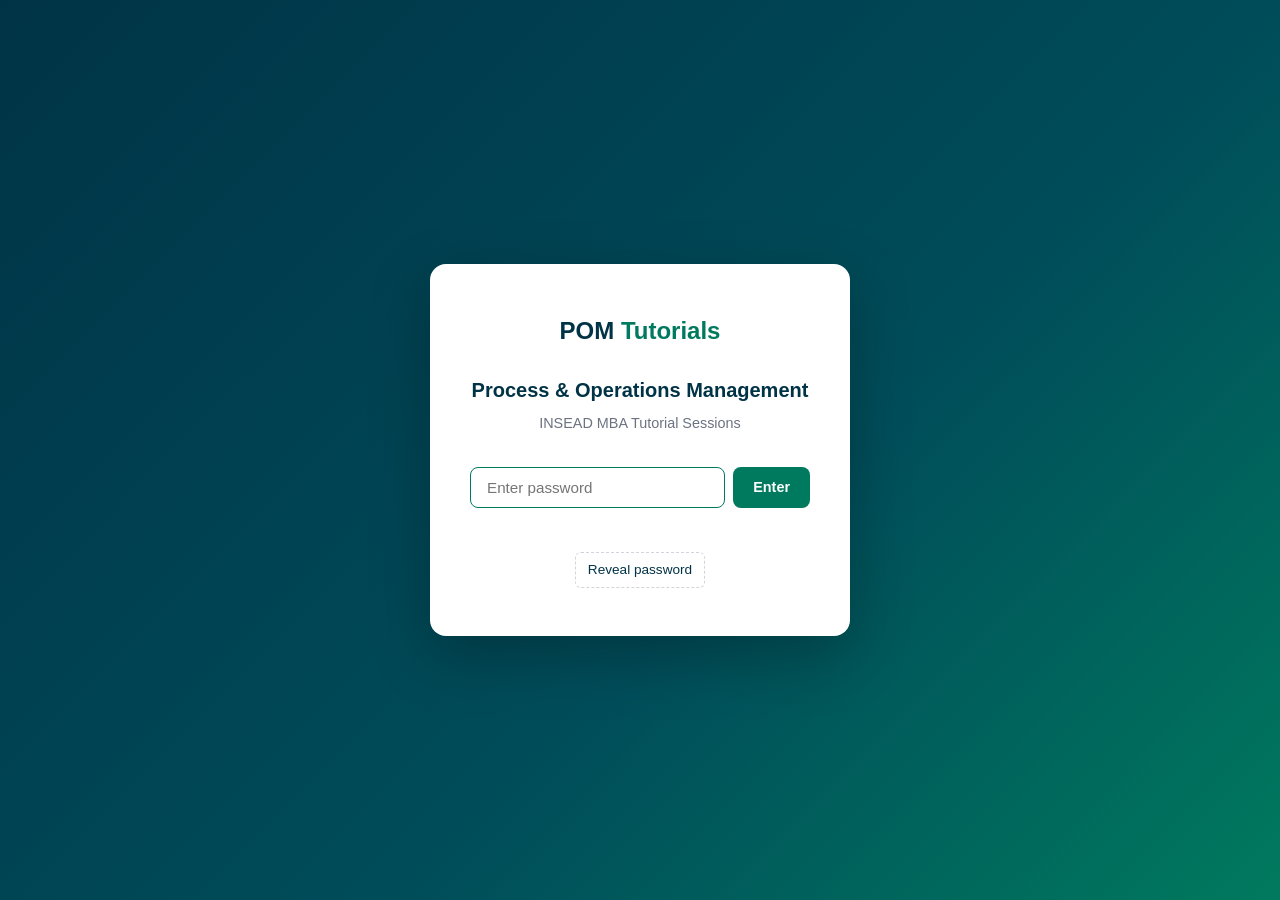
==== newsvendor-game.html @ 6b7a05c5 "Add adaptive Newsvendor challenge" ====
<!DOCTYPE html>
<html lang="en">
<head>
  <meta charset="UTF-8" />
  <meta name="viewport" content="width=device-width, initial-scale=1.0" />
  <meta name="theme-color" content="#003346" />
  <meta name="description" content="An interactive Newsvendor game for learning inventory decisions under uncertain demand." />
  <title>The Newsvendor Challenge | POM Tutorials</title>
  <link rel="icon" href="favicon.svg" type="image/svg+xml" />
  <link rel="stylesheet" href="css/style.css" />
  <link rel="stylesheet" href="css/game.css" />
</head>
<body class="game-page">

  <div id="auth-gate" class="auth-gate">
    <div class="gate-card">
      <div class="gate-logo">POM <span>Tutorials</span></div>
      <h1>Process &amp; Operations Management</h1>
      <p>INSEAD MBA Tutorial Sessions</p>
      <form id="gate-form" class="gate-form">
        <label for="gate-password" class="sr-only">Tutorial password</label>
        <input type="password" id="gate-password" placeholder="Enter password" autocomplete="off" aria-describedby="gate-error" required />
        <button type="submit" class="btn btn-primary">Enter</button>
      </form>
      <div id="gate-error" class="password-error" role="alert" aria-live="polite"></div>
      <details class="reveal-password">
        <summary>Reveal password</summary>
        <p>The password is <code>pom2026T</code>.</p>
      </details>
    </div>
  </div>

  <div id="app-content" style="display:none">
    <a class="skip-link" href="#main-content">Skip to main content</a>
    <nav class="navbar" aria-label="Primary">
      <div class="nav-inner">
        <a href="index.html" class="nav-brand">POM <span>Tutorials</span></a>
        <button type="button" class="nav-toggle" id="nav-toggle" aria-label="Toggle navigation" aria-controls="nav-links" aria-expanded="false">&#9776;</button>
        <ul class="nav-links" id="nav-links"></ul>
      </div>
    </nav>

    <header class="game-hero">
      <div class="game-hero-inner">
        <div>
          <div class="breadcrumb"><a href="index.html">Home</a> &rsaquo; Interactive game</div>
          <span class="game-eyebrow">Commit before demand is known</span>
          <h1>The Newsvendor Challenge</h1>
          <p>Run a fresh-pastry counter through eight changing market conditions. Your score is real operating profit—not points invented for the game.</p>
        </div>
        <div class="game-hero-badge" aria-hidden="true">
          <span>Q</span>
          <strong>?</strong>
        </div>
      </div>
    </header>

    <main class="game-container" id="main-content" tabindex="-1">
      <div id="game-live" class="sr-only" aria-live="polite"></div>

      <section id="game-intro" class="game-section" aria-labelledby="game-intro-title">
        <div class="game-intro-heading">
          <span class="game-kicker">Your role</span>
          <h2 id="game-intro-title">Order today. Learn demand tomorrow.</h2>
          <p>You manage a campus pastry counter. Every morning brings a new forecast or a change in the unit economics. Choose how many pastries to prepare before demand is revealed, then learn which input moved the optimal quantity.</p>
        </div>

        <div class="game-how-grid" aria-label="How the game works">
          <div class="game-how-card">
            <span class="game-how-number">1</span>
            <div><strong>Choose Q</strong><p>Commit your order without seeing demand.</p></div>
          </div>
          <div class="game-how-card">
            <span class="game-how-number">2</span>
            <div><strong>Demand arrives</strong><p>See sales, leftovers, lost sales, and profit.</p></div>
          </div>
          <div class="game-how-card">
            <span class="game-how-number">3</span>
            <div><strong>Adapt your policy</strong><p>Respond to a different market brief each morning.</p></div>
          </div>
        </div>

        <div class="scenario-card">
          <div class="scenario-copy">
            <span class="game-kicker">The eight-morning challenge</span>
            <h3>What will change?</h3>
            <p>Each market brief changes one or two decision inputs. Watch separately for a shift in expected demand, a change in forecast uncertainty, and a change in the cost of ordering too little or too much.</p>
            <div class="scenario-mission">
              <strong>Your mission</strong>
              <span>Maximize cumulative profit over eight rounds. After each result, compare your choice with that morning&rsquo;s Q* on the same realized demand.</span>
            </div>
          </div>
          <dl class="economics-grid" aria-label="Inputs that change">
            <div><dt>Demand level</dt><dd>&mu;</dd><span>moves the center</span></div>
            <div><dt>Uncertainty</dt><dd>&sigma;</dd><span>scales the buffer</span></div>
            <div><dt>Economics</dt><dd>C<sub>u</sub>/C<sub>o</sub></dd><span>sets the percentile</span></div>
          </dl>
        </div>

        <div class="game-start-row">
          <p><strong>Time:</strong> about five minutes. No calculator required.</p>
          <button type="button" class="game-primary-btn" id="start-game">Start the challenge <span aria-hidden="true">&rarr;</span></button>
        </div>
      </section>

      <section id="game-play" class="game-section" aria-labelledby="round-title" hidden>
        <div class="score-strip" aria-label="Current game status">
          <div class="score-progress">
            <span id="round-label">Round 1 of 8</span>
            <div class="round-progress" role="progressbar" aria-label="Game progress" aria-valuemin="1" aria-valuemax="8" aria-valuenow="1">
              <span id="round-progress-fill"></span>
            </div>
          </div>
          <div class="score-stat"><span>Your profit</span><strong id="total-profit">$0</strong></div>
          <div class="score-stat"><span>Gap vs Q*</span><strong id="benchmark-gap">&mdash;</strong></div>
        </div>

        <div class="game-board">
          <section class="decision-card" aria-labelledby="round-title">
            <span class="game-kicker" id="round-brief-label">Morning 1 brief</span>
            <h2 id="round-title">Regular weekday</h2>
            <p class="decision-reminder" id="round-story">A normal day at the campus counter.</p>

            <dl class="round-brief-grid" aria-label="Current market brief">
              <div><dt>Mean demand</dt><dd id="round-mean">100</dd></div>
              <div><dt>Std. deviation</dt><dd id="round-sd">20</dd></div>
              <div><dt>Sell</dt><dd id="round-price">$10</dd></div>
              <div><dt>Cost</dt><dd id="round-cost">$4</dd></div>
              <div><dt>Salvage</dt><dd id="round-salvage">$1</dd></div>
            </dl>
            <p class="decision-reminder">Demand will be revealed only after you commit.</p>

            <div class="quantity-control">
              <label for="order-slider">Order quantity, Q</label>
              <div class="quantity-input-row">
                <input type="range" id="order-slider" min="40" max="160" value="100" step="1" />
                <div class="quantity-number-wrap">
                  <input type="number" id="order-input" min="0" max="250" value="100" inputmode="numeric" aria-describedby="order-error" />
                  <span>units</span>
                </div>
              </div>
              <div class="range-labels" aria-hidden="true"><span id="range-min-label">40</span><span id="range-mean-label">Forecast mean: 100</span><span id="range-max-label">160</span></div>
              <p class="input-error" id="order-error" role="alert"></p>
            </div>

            <button type="button" class="game-primary-btn game-order-btn" id="submit-order">Commit order</button>

            <details class="decision-hint">
              <summary>Need a decision hint?</summary>
              <div>
                <p>Compare the marginal costs:</p>
                <p><strong id="hint-underage">C<sub>u</sub> = r &minus; c = $6</strong> for a unit you could have sold but did not stock.</p>
                <p><strong id="hint-overage">C<sub>o</sub> = c &minus; s = $3</strong> for a unit ordered but left unsold.</p>
                <p id="hint-guidance">The critical ratio is <strong>0.667</strong>. Because this is above 0.5, Q* lies above mean demand. Greater uncertainty makes that upward buffer larger.</p>
              </div>
            </details>
          </section>

          <section class="round-result" id="round-result" aria-labelledby="result-title" aria-live="polite" hidden>
            <div class="result-heading">
              <span class="game-kicker">Morning complete</span>
              <h2 id="result-title">Demand was <span id="result-demand">0</span></h2>
              <p id="result-diagnosis"></p>
            </div>

            <div class="quantity-visual" aria-label="Order and demand comparison">
              <div class="quantity-visual-row">
                <span>Ordered</span>
                <div class="quantity-track"><span class="quantity-fill ordered-fill" id="order-bar"></span></div>
                <strong id="result-order">0</strong>
              </div>
              <div class="quantity-visual-row">
                <span>Demand</span>
                <div class="quantity-track"><span class="quantity-fill demand-fill" id="demand-bar"></span></div>
                <strong id="demand-bar-label">0</strong>
              </div>
            </div>

            <dl class="outcome-grid">
              <div><dt>Sales</dt><dd id="result-sales">0</dd></div>
              <div><dt>Leftover</dt><dd id="result-leftover">0</dd></div>
              <div><dt>Lost sales</dt><dd id="result-lost">0</dd></div>
              <div class="profit-outcome"><dt>Profit</dt><dd id="result-profit">$0</dd></div>
            </dl>

            <div class="profit-equation" id="profit-equation"></div>
            <div class="round-benchmark" id="round-benchmark"></div>
            <button type="button" class="game-primary-btn" id="next-round">Next morning <span aria-hidden="true">&rarr;</span></button>
          </section>
        </div>

        <section class="history-card" aria-labelledby="history-title">
          <div>
            <span class="game-kicker">Decision log</span>
            <h2 id="history-title">Your mornings so far</h2>
          </div>
          <div class="history-table-wrap">
            <table>
              <caption class="sr-only">Order, demand, outcome, and profit for completed rounds</caption>
              <thead><tr><th>Morning</th><th>Market brief</th><th>Order Q</th><th>Demand</th><th>Outcome</th><th>Profit</th></tr></thead>
              <tbody id="history-body">
                <tr class="history-empty"><td colspan="6">Your first result will appear here.</td></tr>
              </tbody>
            </table>
          </div>
        </section>
      </section>

      <section id="game-debrief" class="game-section" aria-labelledby="debrief-title" hidden>
        <div class="debrief-hero">
          <span class="game-kicker">Eight mornings complete</span>
          <h2 id="debrief-title">Your policy, explained</h2>
          <p id="debrief-summary"></p>
        </div>

        <div class="debrief-score-grid">
          <div class="debrief-score-card player-score">
            <span>Your total profit</span>
            <strong id="final-player-profit">$0</strong>
            <small id="final-average-order">Average distance from Q*: 0</small>
          </div>
          <div class="debrief-score-card">
            <span>Adaptive Q* policy</span>
            <strong id="final-optimal-profit">$0</strong>
            <small>Uses that morning&rsquo;s optimal order</small>
          </div>
          <div class="debrief-score-card">
            <span>Mean-demand policy</span>
            <strong id="final-mean-profit">$0</strong>
            <small>Orders that morning&rsquo;s forecast mean</small>
          </div>
        </div>

        <div class="debrief-grid">
          <section class="formula-debrief" aria-labelledby="formula-title">
            <span class="game-kicker">The long-run solution</span>
            <h3 id="formula-title">Why Q* changed across mornings</h3>
            <div class="debrief-steps">
              <div><span>1</span><p>C<sub>u</sub> = selling price &minus; unit cost</p></div>
              <div><span>2</span><p>C<sub>o</sub> = unit cost &minus; salvage value</p></div>
              <div><span>3</span><p>CR = C<sub>u</sub>/(C<sub>u</sub>+C<sub>o</sub>) sets the target demand percentile</p></div>
              <div><span>4</span><p>Q* = &mu; + z(CR)&sigma; combines the forecast, economics, and uncertainty</p></div>
            </div>
            <div class="policy-table-wrap">
              <table class="policy-table">
                <thead><tr><th>Brief</th><th>&mu;</th><th>&sigma;</th><th>CR</th><th>Your Q</th><th>Q*</th></tr></thead>
                <tbody id="policy-table-body"></tbody>
              </table>
            </div>
          </section>

          <aside class="lesson-debrief" aria-labelledby="lesson-title">
            <span class="game-kicker">What the game teaches</span>
            <h3 id="lesson-title">Optimize the policy, not yesterday</h3>
            <ul>
              <li>The best quantity can produce leftovers on some days and lost sales on others.</li>
              <li>Expected demand moves the center of the decision; it does not determine the answer by itself.</li>
              <li>The critical ratio determines whether Q* sits above or below the mean.</li>
              <li>Uncertainty magnifies the distance between the mean and the target percentile.</li>
              <li>The Q* policy is optimal <em>in expectation</em>; another policy can win over only eight lucky rounds.</li>
              <li>Chasing the previous day&rsquo;s demand adds noise. The demand distribution and unit economics should drive Q.</li>
            </ul>
          </aside>
        </div>

        <div class="debrief-actions">
          <a href="session.html?s=3" class="game-secondary-btn">Review Newsvendor concepts</a>
          <button type="button" class="game-primary-btn" id="play-again">Play a new demand path</button>
        </div>
      </section>
    </main>

    <footer class="footer">
      INSEAD &mdash; Process &amp; Operations Management Tutorials
    </footer>
  </div>

  <script src="js/config.js"></script>
  <script src="js/content.js"></script>
  <script src="js/app.js"></script>
  <script src="js/game.js"></script>
</body>
</html>
---- css/style.css ----
/* POM Tutorials - INSEAD-inspired theme */
:root {
  --navy: #003346;
  --teal: #007a5e;
  --teal-light: #00a37a;
  --white: #ffffff;
  --off-white: #f7f8fa;
  --gray-50: #f9fafb;
  --gray-100: #f3f4f6;
  --gray-200: #e5e7eb;
  --gray-300: #d1d5db;
  --gray-500: #6b7280;
  --gray-700: #374151;
  --gray-900: #111827;
  --red-500: #ef4444;
  --amber-100: #fef3c7;
  --amber-700: #b45309;
  --focus: #fbbf24;
  --radius: 12px;
  --shadow: 0 1px 3px rgba(0,0,0,.08), 0 1px 2px rgba(0,0,0,.06);
  --shadow-md: 0 4px 6px rgba(0,0,0,.07), 0 2px 4px rgba(0,0,0,.06);
  --shadow-lg: 0 10px 15px rgba(0,0,0,.08), 0 4px 6px rgba(0,0,0,.05);
}

*, *::before, *::after { box-sizing: border-box; margin: 0; padding: 0; }
html { scroll-behavior: smooth; }
html, body { overflow-x: hidden; }

.sr-only {
  position: absolute !important;
  width: 1px !important;
  height: 1px !important;
  padding: 0 !important;
  margin: -1px !important;
  overflow: hidden !important;
  clip: rect(0, 0, 0, 0) !important;
  white-space: nowrap !important;
  border: 0 !important;
}

.skip-link {
  position: fixed;
  top: .75rem;
  left: .75rem;
  z-index: 1000;
  padding: .65rem 1rem;
  border-radius: 8px;
  background: var(--white);
  color: var(--navy);
  font-weight: 700;
  text-decoration: none;
  transform: translateY(-160%);
  transition: transform .15s ease;
}

.skip-link:focus { transform: translateY(0); }

a:focus-visible,
button:focus-visible,
input:focus-visible,
[tabindex]:focus-visible {
  outline: 3px solid var(--focus);
  outline-offset: 3px;
}

/* ─── Auth Gate (site-wide) ─── */
.auth-gate {
  display: flex;
  align-items: center;
  justify-content: center;
  min-height: 100vh;
  background: linear-gradient(135deg, var(--navy) 0%, #004d5a 60%, var(--teal) 100%);
  padding: 1.5rem;
}

.gate-card {
  background: var(--white);
  border-radius: 16px;
  padding: 3rem 2.5rem;
  max-width: 420px;
  width: 100%;
  text-align: center;
  box-shadow: 0 20px 60px rgba(0,0,0,.25);
}

.gate-logo {
  font-size: 1.5rem;
  font-weight: 800;
  color: var(--navy);
  margin-bottom: 1.5rem;
}

.gate-logo span { color: var(--teal); }

.gate-card h1 {
  font-size: 1.25rem;
  font-weight: 700;
  color: var(--navy);
  margin-bottom: .35rem;
}

.gate-card > p {
  font-size: .9rem;
  color: var(--gray-500);
  margin-bottom: 2rem;
}

.gate-form {
  display: flex;
  gap: .5rem;
}

.gate-form input {
  flex: 1;
  padding: .7rem 1rem;
  border: 1.5px solid var(--gray-300);
  border-radius: 8px;
  font-size: .95rem;
  outline: none;
  transition: border-color .15s;
}

.gate-form input:focus { border-color: var(--teal); }

.gate-form input[aria-invalid="true"] {
  border-color: var(--red-500);
  box-shadow: 0 0 0 3px rgba(239,68,68,.12);
}

body {
  font-family: -apple-system, BlinkMacSystemFont, "Segoe UI", Roboto, "Helvetica Neue", Arial, sans-serif;
  color: var(--gray-900);
  background: var(--off-white);
  line-height: 1.6;
  -webkit-font-smoothing: antialiased;
}

/* ─── Navigation ─── */
.navbar {
  position: sticky;
  top: 0;
  z-index: 100;
  background: var(--navy);
  box-shadow: 0 2px 8px rgba(0,0,0,.15);
}

.nav-inner {
  max-width: 1200px;
  margin: 0 auto;
  padding: 0 1.5rem;
  display: flex;
  align-items: center;
  justify-content: space-between;
  height: 64px;
}

.nav-brand {
  color: var(--white);
  font-size: 1.15rem;
  font-weight: 700;
  text-decoration: none;
  letter-spacing: .01em;
}

.nav-brand span { color: var(--teal-light); }

.nav-links {
  list-style: none;
  display: flex;
  gap: .25rem;
}

.nav-links a {
  color: rgba(255,255,255,.8);
  text-decoration: none;
  font-size: .875rem;
  font-weight: 500;
  padding: .5rem .85rem;
  border-radius: 6px;
  transition: background .15s, color .15s;
}

.nav-links a:hover,
.nav-links a.active {
  background: rgba(255,255,255,.12);
  color: var(--white);
}

.nav-toggle {
  display: none;
  background: none;
  border: none;
  color: var(--white);
  font-size: 1.5rem;
  cursor: pointer;
  padding: .25rem;
  min-width: 44px;
  min-height: 44px;
  align-items: center;
  justify-content: center;
}

/* ─── Hero ─── */
.hero {
  background: linear-gradient(135deg, var(--navy) 0%, #004d5a 100%);
  color: var(--white);
  padding: 3.5rem 1.5rem 3rem;
  text-align: center;
}

.hero h1 {
  font-size: 2.25rem;
  font-weight: 800;
  margin-bottom: .5rem;
}

.hero p {
  font-size: 1.1rem;
  opacity: .85;
  max-width: 600px;
  margin: 0 auto;
}

/* ─── Container ─── */
.container {
  max-width: 1200px;
  margin: 0 auto;
  padding: 2rem 1.5rem 4rem;
}

/* ─── Recommended Study Path ─── */
.study-path {
  display: grid;
  grid-template-columns: minmax(220px, .75fr) minmax(0, 1.75fr);
  gap: 2rem;
  padding: 1.5rem;
  margin: .5rem 0 2rem;
  background: linear-gradient(135deg, #ecfdf5 0%, #f0f9ff 100%);
  border: 1px solid #cdeee5;
  border-radius: var(--radius);
  box-shadow: var(--shadow);
}

.study-path-intro .eyebrow {
  display: block;
  margin-bottom: .25rem;
  color: var(--teal);
  font-size: .72rem;
  font-weight: 800;
  letter-spacing: .08em;
  text-transform: uppercase;
}

.study-path-intro h2 {
  color: var(--navy);
  font-size: 1.25rem;
  line-height: 1.3;
}

.study-path-intro p {
  margin-top: .5rem;
  color: var(--gray-700);
  font-size: .88rem;
}

.study-steps {
  display: grid;
  grid-template-columns: repeat(3, minmax(0, 1fr));
  gap: 1rem;
  list-style: none;
}

.study-steps li {
  display: flex;
  align-items: flex-start;
  gap: .65rem;
  min-width: 0;
}

.study-step-number {
  display: inline-flex;
  align-items: center;
  justify-content: center;
  width: 28px;
  height: 28px;
  flex: 0 0 28px;
  border-radius: 50%;
  background: var(--navy);
  color: var(--white);
  font-size: .78rem;
  font-weight: 800;
}

.study-steps strong,
.study-steps span:last-child {
  display: block;
}

.study-steps strong {
  color: var(--navy);
  font-size: .86rem;
  line-height: 1.35;
}

.study-steps span:last-child {
  margin-top: .2rem;
  color: var(--gray-700);
  font-size: .78rem;
  line-height: 1.45;
}

/* ─── Session Cards Grid ─── */
.card-grid {
  display: grid;
  grid-template-columns: repeat(auto-fill, minmax(320px, 1fr));
  gap: 1.5rem;
  margin-top: .5rem;
}

.card {
  background: var(--white);
  border-radius: var(--radius);
  box-shadow: var(--shadow);
  overflow: hidden;
  transition: transform .2s, box-shadow .2s;
  text-decoration: none;
  color: inherit;
  display: flex;
  flex-direction: column;
}

a.card:hover {
  transform: translateY(-3px);
  box-shadow: var(--shadow-lg);
}

.card-header {
  background: var(--navy);
  color: var(--white);
  padding: 1.25rem 1.5rem;
  display: flex;
  align-items: center;
  gap: 1rem;
}

.card-number {
  width: 44px;
  height: 44px;
  background: rgba(255,255,255,.15);
  border-radius: 10px;
  display: flex;
  align-items: center;
  justify-content: center;
  font-size: 1.25rem;
  font-weight: 800;
  flex-shrink: 0;
}

.card-header-text h3 {
  font-size: 1rem;
  font-weight: 700;
  line-height: 1.3;
}

.card-header-text .card-topic {
  font-size: .8rem;
  opacity: .75;
  margin-top: .15rem;
}

.card-body {
  padding: 1.25rem 1.5rem;
  flex: 1;
}

.card-body p {
  font-size: .9rem;
  color: var(--gray-700);
}

.card-footer {
  padding: .75rem 1.5rem;
  border-top: 1px solid var(--gray-100);
  display: flex;
  align-items: center;
  gap: .5rem;
}

.badge {
  display: inline-flex;
  align-items: center;
  gap: .35rem;
  font-size: .75rem;
  font-weight: 600;
  padding: .3rem .7rem;
  border-radius: 999px;
}

.badge-available {
  background: #dcfce7;
  color: #166534;
}

.badge-coming {
  background: var(--amber-100);
  color: var(--amber-700);
}

.card-game {
  border: 1px solid #b8e4d8;
  position: relative;
}

.card-game .card-header {
  background: linear-gradient(135deg, #006b5a 0%, #008b72 100%);
}

.card-game-mark {
  width: 50px;
  background: rgba(255,255,255,.18);
  font-size: 1.05rem;
  letter-spacing: -.04em;
}

.badge-game {
  background: #ccfbf1;
  color: #115e59;
}

.card-game-time {
  margin-left: auto;
  color: var(--gray-500);
  font-size: .72rem;
  font-weight: 600;
}

/* ─── Session Page ─── */
.session-hero {
  background: linear-gradient(135deg, var(--navy) 0%, #004d5a 100%);
  color: var(--white);
  padding: 2.5rem 1.5rem 2rem;
  overflow: hidden;
  word-wrap: break-word;
}

.session-hero .container {
  padding-top: 0;
  padding-bottom: 0;
}

.breadcrumb {
  font-size: .85rem;
  opacity: .7;
  margin-bottom: .75rem;
}

.breadcrumb a {
  color: var(--white);
  text-decoration: none;
}

.breadcrumb a:hover { text-decoration: underline; }

.session-hero h1 {
  font-size: 2rem;
  font-weight: 800;
}

.session-hero .subtitle {
  font-size: 1rem;
  opacity: .8;
  margin-top: .35rem;
}

.session-content {
  max-width: 900px;
  margin: 0 auto;
  padding: 2rem 1.5rem 4rem;
}

.session-guide {
  display: flex;
  align-items: flex-start;
  gap: .75rem;
  margin-bottom: 1rem;
  padding: .9rem 1rem;
  background: #ecfdf5;
  border: 1px solid #a7f3d0;
  border-left: 4px solid var(--teal);
  border-radius: 8px;
  color: var(--gray-700);
  font-size: .88rem;
}

.session-guide strong { color: var(--navy); }

.session-outline {
  display: flex;
  align-items: center;
  flex-wrap: wrap;
  gap: .45rem;
  margin-bottom: 2rem;
  padding: .75rem 0;
  border-bottom: 1px solid var(--gray-200);
}

.session-outline > span {
  margin-right: .25rem;
  color: var(--gray-500);
  font-size: .75rem;
  font-weight: 700;
  letter-spacing: .04em;
  text-transform: uppercase;
}

.session-outline a {
  padding: .3rem .65rem;
  border: 1px solid var(--gray-200);
  border-radius: 999px;
  background: var(--white);
  color: var(--teal);
  font-size: .78rem;
  font-weight: 600;
  text-decoration: none;
}

.session-outline a:hover {
  border-color: var(--teal);
  background: #ecfdf5;
}

.section {
  margin-bottom: 2.5rem;
  scroll-margin-top: 88px;
}

.section h2 {
  font-size: 1.35rem;
  font-weight: 700;
  color: var(--navy);
  margin-bottom: 1rem;
  padding-bottom: .5rem;
  border-bottom: 2px solid var(--gray-200);
}

/* ─── Present Slides Button ─── */
.present-btn {
  display: inline-flex;
  align-items: center;
  gap: .5rem;
  padding: .65rem 1.5rem;
  background: var(--navy);
  color: var(--white);
  border-radius: 8px;
  font-weight: 600;
  font-size: .95rem;
  text-decoration: none;
  margin-bottom: 1.25rem;
  transition: background .15s, transform .1s;
}

.present-btn:hover {
  background: #004d5a;
  transform: translateY(-1px);
}

/* ─── Materials List ─── */
.materials-list {
  list-style: none;
  display: flex;
  flex-direction: column;
  gap: .75rem;
}

.materials-list li a {
  display: flex;
  align-items: center;
  gap: .85rem;
  padding: 1rem 1.25rem;
  background: var(--white);
  border: 1px solid var(--gray-200);
  border-radius: 10px;
  text-decoration: none;
  color: var(--gray-900);
  font-weight: 500;
  font-size: .95rem;
  transition: border-color .15s, box-shadow .15s;
}

.materials-list li a:hover {
  border-color: var(--teal);
  box-shadow: var(--shadow-md);
}

.file-icon {
  width: 40px;
  height: 40px;
  background: #fee2e2;
  color: #dc2626;
  border-radius: 8px;
  display: flex;
  align-items: center;
  justify-content: center;
  font-size: .7rem;
  font-weight: 800;
  flex-shrink: 0;
}

/* ─── Recording Video Player ─── */
.recording-section {
  margin: 1rem 0 1.5rem;
}
.recording-toggle {
  display: flex;
  align-items: center;
  gap: .75rem;
  width: 100%;
  padding: 1rem 1.5rem;
  background: linear-gradient(135deg, #eff6ff, #dbeafe);
  border: 2px solid #3b82f6;
  border-radius: 12px;
  cursor: pointer;
  font-size: 1rem;
  transition: all .2s;
}
.recording-toggle:hover {
  background: linear-gradient(135deg, #dbeafe, #bfdbfe);
  box-shadow: 0 4px 12px rgba(59, 130, 246, .2);
}
.recording-toggle .toggle-icon {
  display: flex;
  align-items: center;
  justify-content: center;
  width: 40px;
  height: 40px;
  background: #3b82f6;
  color: #fff;
  border-radius: 8px;
  font-size: 1rem;
  flex-shrink: 0;
}
.recording-toggle span:nth-child(2) {
  font-weight: 700;
  color: #1e40af;
  font-size: 1.05rem;
}
.recording-badge {
  font-size: .65rem;
  font-weight: 700;
  text-transform: uppercase;
  background: #3b82f6;
  color: #fff;
  padding: .2rem .6rem;
  border-radius: 4px;
  letter-spacing: .05em;
}
.recording-player {
  margin-top: .75rem;
  border-radius: 12px;
  overflow: hidden;
  background: #000;
  box-shadow: 0 4px 20px rgba(0,0,0,.15);
}
.recording-player video {
  display: block;
  width: 100%;
  border-radius: 12px;
}
.recording-player.hidden {
  display: none;
}

.recording-loading {
  display: flex;
  align-items: center;
  justify-content: center;
  gap: .75rem;
  padding: 2rem;
  color: #64748b;
  font-size: .95rem;
}
.recording-loading.hidden { display: none; }
.loading-spinner {
  width: 24px; height: 24px;
  border: 3px solid #e2e8f0;
  border-top-color: #3b82f6;
  border-radius: 50%;
  animation: spin .8s linear infinite;
}
@keyframes spin { to { transform: rotate(360deg); } }

/* ─── Problems List ─── */
.problems-list {
  list-style: none;
  counter-reset: problem;
}

.problems-list li {
  counter-increment: problem;
  padding: .85rem 1rem .85rem 1rem;
  background: var(--white);
  border: 1px solid var(--gray-200);
  border-radius: 8px;
  margin-bottom: .6rem;
  font-size: .925rem;
  display: flex;
  align-items: flex-start;
  gap: .75rem;
}

.problem-num {
  display: inline-flex;
  align-items: center;
  justify-content: center;
  min-width: 28px;
  height: 28px;
  background: var(--navy);
  color: var(--white);
  border-radius: 6px;
  font-size: .75rem;
  font-weight: 700;
  flex-shrink: 0;
}

.problem-detail {
  flex: 1;
}

.problem-detail strong {
  color: var(--navy);
}

.difficulty {
  font-size: .75rem;
  color: var(--gray-500);
  margin-left: .25rem;
}

.sub-questions {
  list-style: lower-alpha;
  margin-top: .35rem;
  padding-left: 1.25rem;
  font-size: .85rem;
  color: var(--gray-700);
}

.sub-questions li {
  background: none;
  border: none;
  padding: .15rem 0;
  margin-bottom: 0;
  display: list-item;
}

/* ─── Buttons ─── */
.btn {
  display: inline-flex;
  align-items: center;
  justify-content: center;
  padding: .6rem 1.25rem;
  font-size: .9rem;
  font-weight: 600;
  border: none;
  border-radius: 8px;
  cursor: pointer;
  transition: background .15s;
}

.btn-primary {
  background: var(--teal);
  color: var(--white);
}

.btn-primary:hover {
  background: var(--teal-light);
}

.password-error {
  color: var(--red-500);
  font-size: .825rem;
  margin-top: .5rem;
  min-height: 1.2em;
}

.reveal-password {
  margin-top: 1.25rem;
  font-size: .85rem;
  color: var(--gray-500);
  text-align: center;
}

.reveal-password summary {
  cursor: pointer;
  display: inline-block;
  padding: .4rem .75rem;
  border: 1px dashed var(--gray-300);
  border-radius: 6px;
  color: var(--navy);
  user-select: none;
  transition: background .15s, border-color .15s;
}

.reveal-password summary:hover {
  background: var(--gray-100, #f3f4f6);
  border-color: var(--teal);
}

.reveal-password[open] summary {
  border-style: solid;
  border-color: var(--teal);
}

.reveal-password p {
  margin: .75rem 0 0;
  color: var(--gray-700, #374151);
}

.reveal-password code {
  background: var(--gray-100, #f3f4f6);
  padding: .15rem .45rem;
  border-radius: 4px;
  font-family: "SF Mono", Menlo, Consolas, monospace;
  font-size: .95em;
  color: var(--navy);
  font-weight: 600;
}

/* ─── Practice Exam Cards ─── */
.exam-grid {
  display: grid;
  grid-template-columns: repeat(auto-fit, minmax(320px, 1fr));
  gap: 1.25rem;
  margin-top: 1rem;
}

.exam-card {
  background: var(--white);
  border: 1px solid var(--gray-200);
  border-radius: 12px;
  padding: 1.5rem;
  box-shadow: 0 2px 8px rgba(0,0,0,.04);
  display: flex;
  flex-direction: column;
  gap: .75rem;
  position: relative;
}

.exam-card::before {
  content: "";
  position: absolute;
  top: 0; left: 0; right: 0;
  height: 4px;
  background: linear-gradient(90deg, var(--teal), var(--navy));
  border-radius: 12px 12px 0 0;
}

.exam-year {
  font-size: .75rem;
  font-weight: 700;
  color: var(--teal);
  letter-spacing: .05em;
  text-transform: uppercase;
}

.exam-card h4 {
  font-size: 1.05rem;
  color: var(--navy);
  margin: 0;
  line-height: 1.3;
}

.exam-meta {
  font-size: .85rem;
  color: var(--gray-700, #374151);
  display: grid;
  grid-template-columns: 1fr 1fr;
  gap: .35rem .75rem;
  padding: .75rem 0;
  border-top: 1px dashed var(--gray-200);
  border-bottom: 1px dashed var(--gray-200);
}

.exam-topics {
  font-size: .85rem;
  color: var(--gray-700, #374151);
}

.exam-topics ul {
  margin: .35rem 0 0;
  padding-left: 1.2rem;
  color: var(--gray-600, #4b5563);
  font-size: .8rem;
}

.exam-topics li {
  margin-bottom: .15rem;
}

.exam-links {
  display: flex;
  gap: .5rem;
  margin-top: auto;
}

.exam-btn {
  flex: 1;
  text-align: center;
  font-size: .85rem;
  padding: .5rem .75rem;
  text-decoration: none;
}

.exam-btn-secondary {
  background: var(--white);
  color: var(--navy);
  border: 1.5px solid var(--navy);
}

.exam-btn-secondary:hover {
  background: var(--gray-100, #f3f4f6);
}

/* ─── Problem Blocks with Inline Solutions ─── */
.problem-block {
  background: var(--white);
  border: 1px solid var(--gray-200);
  border-radius: 10px;
  margin-bottom: 1.25rem;
  overflow: hidden;
}

.problem-header {
  display: flex;
  align-items: center;
  gap: .75rem;
  padding: 1rem 1.25rem;
  background: var(--gray-50);
  border-bottom: 1px solid var(--gray-200);
}

.problem-part {
  padding: .85rem 1.25rem;
  border-bottom: 1px solid var(--gray-100);
}

.problem-part:last-child {
  border-bottom: none;
}

.part-question {
  display: flex;
  align-items: flex-start;
  gap: .5rem;
  font-size: .9rem;
  color: var(--gray-900);
  margin-bottom: .5rem;
}

.part-letter {
  display: inline-flex;
  align-items: center;
  justify-content: center;
  min-width: 24px;
  height: 24px;
  background: var(--navy);
  color: var(--white);
  border-radius: 5px;
  font-size: .7rem;
  font-weight: 700;
  flex-shrink: 0;
}

.solution-toggle {
  display: inline-flex;
  align-items: center;
  gap: .5rem;
  background: none;
  border: 1px solid var(--teal);
  color: var(--teal);
  border-radius: 6px;
  padding: .35rem .85rem;
  font-size: .8rem;
  font-weight: 600;
  cursor: pointer;
  transition: background .15s, color .15s;
  margin-bottom: .25rem;
}

.solution-toggle:hover {
  background: var(--teal);
  color: var(--white);
}

.solution-toggle .chevron {
  transition: transform .2s;
  font-size: .65rem;
}

.solution-toggle[aria-expanded="true"] .chevron {
  transform: rotate(90deg);
}

.solution-body {
  display: none;
  padding: 1.25rem 1.5rem;
  margin-top: .5rem;
  font-size: .875rem;
  line-height: 1.75;
  color: var(--gray-700);
  background: #f0fdf4;
  border: 1px solid #bbf7d0;
  border-radius: 8px;
}

.solution-body.open {
  display: block;
}

.solution-body strong {
  color: var(--navy);
}

.solution-body em {
  color: var(--gray-500);
  font-style: italic;
}

.solution-body h4 {
  font-size: .95rem;
  color: var(--navy);
  margin: 1.25rem 0 .5rem 0;
  padding-bottom: .3rem;
  border-bottom: 1px solid #bbf7d0;
}

.solution-body h4:first-of-type {
  margin-top: .75rem;
}

.solution-body p {
  margin: .5rem 0;
}

.solution-body ul, .solution-body ol {
  margin: .5rem 0 .5rem 1.25rem;
}

.solution-body li {
  margin-bottom: .3rem;
}

.solution-body table {
  border-collapse: collapse;
  width: 100%;
  margin: .5rem 0;
  font-size: .85rem;
  display: block;
  overflow-x: auto;
  -webkit-overflow-scrolling: touch;
}

.problem-context table {
  border-collapse: collapse;
  width: 100%;
  margin: .5rem 0;
  font-size: .85rem;
  display: block;
  overflow-x: auto;
  -webkit-overflow-scrolling: touch;
}

.solution-answer {
  background: #dcfce7;
  border: 1px solid #86efac;
  border-radius: 8px;
  padding: .75rem 1rem;
  font-size: 1rem;
  font-weight: 600;
  color: #166534;
}

.solution-tip {
  background: #eff6ff;
  border: 1px solid #bfdbfe;
  border-left: 3px solid #3b82f6;
  border-radius: 6px;
  padding: .75rem 1rem;
  margin-top: 1rem;
  font-size: .85rem;
  color: #1e40af;
  line-height: 1.6;
}

.problem-context {
  padding: .75rem 1.25rem;
  margin-bottom: 1rem;
  font-size: .875rem;
  line-height: 1.7;
  color: var(--gray-700);
  background: var(--gray-50);
  border: 1px solid var(--gray-200);
  border-radius: 8px;
}

/* ─── Further Reading ─── */
.reading-list {
  list-style: none;
  display: flex;
  flex-direction: column;
  gap: .6rem;
}

.reading-list li a {
  display: flex;
  align-items: center;
  gap: .65rem;
  padding: .75rem 1rem;
  background: var(--white);
  border: 1px solid var(--gray-200);
  border-radius: 8px;
  text-decoration: none;
  color: var(--teal);
  font-weight: 500;
  font-size: .9rem;
  transition: border-color .15s;
}

.reading-list li a:hover {
  border-color: var(--teal);
}

.link-arrow {
  margin-left: auto;
  opacity: .4;
}

/* ─── Key Concepts Grid ─── */
.concepts-grid {
  display: grid;
  grid-template-columns: repeat(auto-fill, minmax(260px, 1fr));
  gap: 1rem;
}

.concept-card {
  background: var(--white);
  border: 1px solid var(--gray-200);
  border-radius: 10px;
  padding: 1.15rem 1.25rem;
  transition: box-shadow .15s;
}

.concept-card:hover {
  box-shadow: var(--shadow-md);
}

.concept-icon {
  font-size: 1.5rem;
  margin-bottom: .35rem;
}

.concept-card h4 {
  font-size: .95rem;
  font-weight: 700;
  color: var(--navy);
  margin-bottom: .35rem;
}

.concept-card p {
  font-size: .85rem;
  color: var(--gray-700);
  line-height: 1.55;
}

/* ─── Hints (collapsible) ─── */
.hints-list {
  display: flex;
  flex-direction: column;
  gap: .5rem;
}

.hint-toggle {
  width: 100%;
  text-align: left;
  background: var(--gray-50);
  border: 1px solid var(--gray-200);
  border-radius: 8px;
  padding: .75rem 1rem;
  font-size: .9rem;
  font-weight: 600;
  color: var(--navy);
  cursor: pointer;
  display: flex;
  align-items: center;
  justify-content: space-between;
  transition: background .15s;
}

.hint-toggle:hover {
  background: var(--gray-100);
}

.hint-toggle .chevron {
  transition: transform .2s;
  font-size: .75rem;
}

.hint-toggle[aria-expanded="true"] .chevron {
  transform: rotate(90deg);
}

.hint-body {
  display: none;
  padding: .75rem 1rem;
  font-size: .875rem;
  color: var(--gray-700);
  line-height: 1.6;
  background: #f0fdf4;
  border: 1px solid #bbf7d0;
  border-radius: 0 0 8px 8px;
  margin-top: -1px;
}

.hint-body.open {
  display: block;
}

/* ─── Diagrams ─── */
.diagram-block {
  background: var(--white);
  border: 1px solid var(--gray-200);
  border-radius: 10px;
  padding: 1.25rem;
  margin-bottom: 1rem;
  overflow-x: auto;
}

.diagram-block h4 {
  font-size: .9rem;
  font-weight: 600;
  color: var(--navy);
  margin-bottom: .75rem;
}

.diagram-block svg {
  display: block;
  margin: 0 auto;
}

/* ─── Coming Soon Page ─── */
.coming-soon {
  text-align: center;
  padding: 4rem 1.5rem;
}

.coming-soon .icon {
  font-size: 3.5rem;
  margin-bottom: 1rem;
}

.coming-soon h2 {
  border: none;
  font-size: 1.5rem;
  padding-bottom: 0;
}

.coming-soon p {
  color: var(--gray-500);
  margin-top: .5rem;
}

/* ─── Footer ─── */
.footer {
  text-align: center;
  padding: 1.5rem;
  font-size: .8rem;
  color: var(--gray-500);
  border-top: 1px solid var(--gray-200);
  background: var(--white);
}

.formula-box .katex { font-size: 1.2em; }

/* ─── Responsive ─── */
@media (max-width: 768px) {
  .nav-toggle { display: inline-flex; }
  .nav-links {
    display: none;
    position: absolute;
    top: 64px;
    left: 0;
    right: 0;
    background: var(--navy);
    flex-direction: column;
    padding: .5rem 1rem 1rem;
    box-shadow: 0 4px 12px rgba(0,0,0,.2);
  }
  .nav-links.open { display: flex; }
  .nav-links a { padding: .65rem .85rem; }
  .hero h1 { font-size: 1.65rem; }
  .card-grid { grid-template-columns: 1fr; }
  .session-hero h1 { font-size: 1.35rem; }
  .session-hero .subtitle { font-size: .9rem; }
  .session-hero { padding: 2rem 1rem 1.5rem; }
  .password-row { flex-direction: column; }
  .study-path { grid-template-columns: 1fr; gap: 1.25rem; }
  .study-steps { grid-template-columns: 1fr; }
  .session-outline { align-items: flex-start; }
}

@media (prefers-reduced-motion: reduce) {
  html { scroll-behavior: auto; }
  *, *::before, *::after {
    animation-duration: .01ms !important;
    animation-iteration-count: 1 !important;
    transition-duration: .01ms !important;
  }
}
---- css/game.css ----
:root {
  --game-teal: #007f69;
  --game-teal-dark: #005c50;
  --game-mint: #dff7ef;
  --game-ink: #153d47;
  --game-gold: #e9a23b;
  --game-red: #c2413a;
}

.game-page {
  background: #f3f7f7;
}

.game-hero {
  overflow: hidden;
  background:
    radial-gradient(circle at 82% 35%, rgba(255,255,255,.12) 0 7%, transparent 7.5%),
    radial-gradient(circle at 86% 44%, rgba(255,255,255,.08) 0 13%, transparent 13.5%),
    linear-gradient(135deg, var(--navy) 0%, #005466 55%, var(--game-teal) 100%);
  color: var(--white);
}

.game-hero-inner {
  max-width: 1120px;
  min-height: 260px;
  margin: 0 auto;
  padding: 2.5rem 1.5rem 2.75rem;
  display: flex;
  align-items: center;
  justify-content: space-between;
  gap: 2rem;
}

.game-hero .breadcrumb {
  margin-bottom: 1.4rem;
}

.game-eyebrow,
.game-kicker {
  display: block;
  color: var(--game-teal);
  font-size: .72rem;
  font-weight: 800;
  letter-spacing: .09em;
  text-transform: uppercase;
}

.game-hero .game-eyebrow {
  margin-bottom: .45rem;
  color: #9af3d8;
}

.game-hero h1 {
  max-width: 720px;
  font-size: clamp(2rem, 5vw, 3.35rem);
  line-height: 1.05;
  letter-spacing: -.035em;
}

.game-hero p {
  max-width: 660px;
  margin-top: .85rem;
  color: rgba(255,255,255,.82);
  font-size: 1.05rem;
}

.game-hero-badge {
  width: 148px;
  height: 148px;
  flex: 0 0 148px;
  border: 1px solid rgba(255,255,255,.25);
  border-radius: 34px;
  background: rgba(255,255,255,.1);
  box-shadow: inset 0 1px 0 rgba(255,255,255,.2), 0 24px 60px rgba(0,0,0,.18);
  display: flex;
  align-items: baseline;
  justify-content: center;
  transform: rotate(4deg);
}

.game-hero-badge span {
  font-size: 3.6rem;
  font-weight: 850;
}

.game-hero-badge strong {
  color: #9af3d8;
  font-size: 4.5rem;
  line-height: 1;
}

.game-container {
  max-width: 1120px;
  min-height: 60vh;
  margin: 0 auto;
  padding: 2.5rem 1.5rem 5rem;
}

.game-section {
  animation: gameFade .25s ease-out;
}

.game-section[hidden] {
  display: none;
}

@keyframes gameFade {
  from { opacity: 0; transform: translateY(6px); }
  to { opacity: 1; transform: translateY(0); }
}

.game-intro-heading {
  max-width: 760px;
}

.game-intro-heading h2,
.debrief-hero h2 {
  margin-top: .2rem;
  color: var(--navy);
  font-size: clamp(1.65rem, 3vw, 2.2rem);
  letter-spacing: -.02em;
  line-height: 1.2;
}

.game-intro-heading > p,
.debrief-hero > p {
  margin-top: .65rem;
  color: var(--gray-700);
  font-size: .98rem;
}

.game-how-grid {
  margin: 1.75rem 0;
  display: grid;
  grid-template-columns: repeat(3, 1fr);
  gap: 1rem;
}

.game-how-card {
  min-width: 0;
  padding: 1rem;
  border: 1px solid #d8e5e5;
  border-radius: 10px;
  background: rgba(255,255,255,.68);
  display: flex;
  align-items: flex-start;
  gap: .75rem;
}

.game-how-number {
  width: 30px;
  height: 30px;
  flex: 0 0 30px;
  border-radius: 8px;
  background: var(--navy);
  color: var(--white);
  display: inline-flex;
  align-items: center;
  justify-content: center;
  font-size: .78rem;
  font-weight: 800;
}

.game-how-card strong {
  color: var(--navy);
  font-size: .9rem;
}

.game-how-card p {
  margin-top: .15rem;
  color: var(--gray-500);
  font-size: .8rem;
  line-height: 1.45;
}

.scenario-card {
  overflow: hidden;
  border: 1px solid #b8ddd5;
  border-radius: 16px;
  background: var(--white);
  box-shadow: var(--shadow-md);
  display: grid;
  grid-template-columns: minmax(0, 1.4fr) minmax(340px, .9fr);
}

.scenario-copy {
  padding: 1.75rem 2rem;
}

.scenario-copy h3 {
  margin-top: .2rem;
  color: var(--navy);
  font-size: 1.45rem;
}

.scenario-copy > p {
  margin-top: .45rem;
  color: var(--gray-700);
  font-size: .92rem;
}

.scenario-mission {
  margin-top: 1.15rem;
  padding: .8rem 1rem;
  border-left: 4px solid var(--game-teal);
  border-radius: 4px 8px 8px 4px;
  background: #ecfdf5;
}

.scenario-mission strong,
.scenario-mission span {
  display: block;
}

.scenario-mission strong {
  color: var(--game-teal-dark);
  font-size: .78rem;
  text-transform: uppercase;
  letter-spacing: .05em;
}

.scenario-mission span {
  margin-top: .18rem;
  color: var(--gray-700);
  font-size: .84rem;
}

.economics-grid {
  display: grid;
  grid-template-columns: repeat(3, 1fr);
  background: linear-gradient(145deg, var(--navy), #004d5a);
  color: var(--white);
}

.economics-grid > div {
  padding: 1.6rem .85rem;
  border-left: 1px solid rgba(255,255,255,.12);
  display: flex;
  flex-direction: column;
  justify-content: center;
  text-align: center;
}

.economics-grid dt {
  color: rgba(255,255,255,.66);
  font-size: .7rem;
  font-weight: 700;
  text-transform: uppercase;
}

.economics-grid dd {
  margin-top: .2rem;
  color: #a7f3d0;
  font-size: 1.7rem;
  font-weight: 850;
}

.economics-grid dd sub {
  font-size: .5em;
}

.economics-grid span {
  color: rgba(255,255,255,.6);
  font-size: .68rem;
}

.game-start-row,
.debrief-actions {
  margin-top: 1.5rem;
  display: flex;
  align-items: center;
  justify-content: space-between;
  gap: 1rem;
}

.game-start-row p {
  color: var(--gray-500);
  font-size: .82rem;
}

.game-primary-btn,
.game-secondary-btn {
  min-height: 46px;
  border-radius: 9px;
  padding: .7rem 1.2rem;
  display: inline-flex;
  align-items: center;
  justify-content: center;
  gap: .55rem;
  font-size: .88rem;
  font-weight: 750;
  text-decoration: none;
  cursor: pointer;
  transition: transform .15s, box-shadow .15s, background .15s;
}

.game-primary-btn {
  border: 1px solid var(--game-teal);
  background: var(--game-teal);
  color: var(--white);
  box-shadow: 0 5px 14px rgba(0,127,105,.18);
}

.game-primary-btn:hover {
  background: var(--game-teal-dark);
  transform: translateY(-1px);
  box-shadow: 0 8px 18px rgba(0,127,105,.22);
}

.game-primary-btn:disabled {
  cursor: not-allowed;
  opacity: .55;
  transform: none;
}

.game-secondary-btn {
  border: 1px solid #aabfc2;
  background: var(--white);
  color: var(--navy);
}

.game-secondary-btn:hover {
  border-color: var(--game-teal);
  background: #f0fdfa;
}

.score-strip {
  margin-bottom: 1rem;
  overflow: hidden;
  border: 1px solid #d6e3e4;
  border-radius: 12px;
  background: var(--white);
  box-shadow: var(--shadow);
  display: grid;
  grid-template-columns: 1fr auto auto;
}

.score-progress,
.score-stat {
  padding: .9rem 1.15rem;
}

.score-progress {
  min-width: 0;
}

.score-progress > span,
.score-stat span {
  display: block;
  color: var(--gray-500);
  font-size: .7rem;
  font-weight: 700;
  letter-spacing: .04em;
  text-transform: uppercase;
}

.round-progress {
  max-width: 360px;
  height: 6px;
  margin-top: .55rem;
  overflow: hidden;
  border-radius: 999px;
  background: #e4ecec;
}

.round-progress span {
  display: block;
  width: 12.5%;
  height: 100%;
  border-radius: inherit;
  background: linear-gradient(90deg, var(--game-teal), #21b99a);
  transition: width .25s ease;
}

.score-stat {
  min-width: 150px;
  border-left: 1px solid var(--gray-200);
}

.score-stat strong {
  display: block;
  margin-top: .08rem;
  color: var(--navy);
  font-size: 1.2rem;
}

.game-board {
  display: grid;
  grid-template-columns: minmax(0, 1fr) minmax(0, 1fr);
  gap: 1rem;
  align-items: start;
}

.decision-card,
.round-result,
.history-card,
.formula-debrief,
.lesson-debrief {
  border: 1px solid #d6e3e4;
  border-radius: 14px;
  background: var(--white);
  box-shadow: var(--shadow);
}

.decision-card,
.round-result {
  min-height: 460px;
  padding: 1.5rem;
}

.decision-card h2,
.round-result h2,
.history-card h2 {
  margin-top: .18rem;
  color: var(--navy);
  font-size: 1.3rem;
  line-height: 1.3;
}

.decision-reminder,
.result-heading > p {
  margin-top: .35rem;
  color: var(--gray-500);
  font-size: .84rem;
}

.round-brief-grid {
  margin-top: 1rem;
  display: grid;
  grid-template-columns: repeat(5, 1fr);
  overflow: hidden;
  border: 1px solid #d9e6e6;
  border-radius: 9px;
  background: #f6fafa;
}

.round-brief-grid > div {
  min-width: 0;
  padding: .62rem .45rem;
  border-left: 1px solid #d9e6e6;
  text-align: center;
}

.round-brief-grid > div:first-child {
  border-left: 0;
}

.round-brief-grid dt {
  color: var(--gray-500);
  font-size: .58rem;
  font-weight: 750;
  letter-spacing: .02em;
  text-transform: uppercase;
}

.round-brief-grid dd {
  margin-top: .06rem;
  color: var(--navy);
  font-size: .98rem;
  font-weight: 850;
}

.quantity-control {
  margin: 1.5rem 0 1rem;
}

.quantity-control > label {
  display: block;
  margin-bottom: .65rem;
  color: var(--navy);
  font-size: .85rem;
  font-weight: 750;
}

.quantity-input-row {
  display: grid;
  grid-template-columns: minmax(0, 1fr) 118px;
  gap: 1rem;
  align-items: center;
}

#order-slider {
  width: 100%;
  accent-color: var(--game-teal);
  cursor: pointer;
}

.quantity-number-wrap {
  height: 48px;
  overflow: hidden;
  border: 1.5px solid #aabfc2;
  border-radius: 9px;
  background: var(--white);
  display: flex;
  align-items: stretch;
}

.quantity-number-wrap:focus-within {
  border-color: var(--game-teal);
  box-shadow: 0 0 0 3px rgba(0,127,105,.12);
}

.quantity-number-wrap input {
  min-width: 0;
  width: 72px;
  border: 0;
  padding: 0 0 0 .8rem;
  color: var(--navy);
  background: transparent;
  font: inherit;
  font-size: 1.1rem;
  font-weight: 800;
  outline: 0;
}

.quantity-number-wrap span {
  padding-right: .65rem;
  align-self: center;
  color: var(--gray-500);
  font-size: .7rem;
}

.range-labels {
  margin-top: .25rem;
  display: flex;
  justify-content: space-between;
  color: var(--gray-500);
  font-size: .65rem;
}

.input-error {
  min-height: 1.2em;
  margin-top: .3rem;
  color: var(--game-red);
  font-size: .75rem;
}

.game-order-btn {
  width: 100%;
}

.decision-hint {
  margin-top: 1.15rem;
  border-top: 1px solid var(--gray-200);
  padding-top: .85rem;
}

.decision-hint summary {
  color: var(--game-teal-dark);
  font-size: .8rem;
  font-weight: 700;
  cursor: pointer;
}

.decision-hint > div {
  margin-top: .65rem;
  padding: .8rem .9rem;
  border-radius: 8px;
  background: #f0fdfa;
  color: var(--gray-700);
  font-size: .78rem;
}

.decision-hint p + p {
  margin-top: .35rem;
}

.round-result {
  border-color: #a7d8cb;
}

.quantity-visual {
  margin: 1.15rem 0;
  padding: .9rem;
  border-radius: 9px;
  background: #f3f7f7;
}

.quantity-visual-row {
  display: grid;
  grid-template-columns: 62px minmax(0, 1fr) 34px;
  gap: .6rem;
  align-items: center;
  font-size: .75rem;
}

.quantity-visual-row + .quantity-visual-row {
  margin-top: .65rem;
}

.quantity-visual-row > span {
  color: var(--gray-500);
  font-weight: 650;
}

.quantity-track {
  height: 14px;
  overflow: hidden;
  border-radius: 4px;
  background: #dbe5e5;
}

.quantity-fill {
  display: block;
  min-width: 2px;
  height: 100%;
  border-radius: inherit;
  transition: width .35s ease;
}

.ordered-fill {
  background: var(--game-gold);
}

.demand-fill {
  background: var(--game-teal);
}

.outcome-grid {
  display: grid;
  grid-template-columns: repeat(4, 1fr);
  overflow: hidden;
  border: 1px solid var(--gray-200);
  border-radius: 9px;
}

.outcome-grid > div {
  padding: .75rem .6rem;
  border-left: 1px solid var(--gray-200);
  text-align: center;
}

.outcome-grid > div:first-child {
  border-left: 0;
}

.outcome-grid dt {
  color: var(--gray-500);
  font-size: .65rem;
  font-weight: 700;
  text-transform: uppercase;
}

.outcome-grid dd {
  margin-top: .08rem;
  color: var(--navy);
  font-size: 1.1rem;
  font-weight: 850;
}

.outcome-grid .profit-outcome {
  background: #ecfdf5;
}

.profit-equation {
  margin: .85rem 0 .55rem;
  padding: .65rem .75rem;
  border-radius: 7px;
  background: var(--navy);
  color: rgba(255,255,255,.82);
  font-family: "SF Mono", Menlo, Consolas, monospace;
  font-size: .7rem;
  line-height: 1.5;
}

.round-benchmark {
  margin-bottom: .85rem;
  padding: .62rem .75rem;
  border: 1px solid #b8ddd5;
  border-radius: 7px;
  background: #ecfdf5;
  color: var(--game-teal-dark);
  font-size: .74rem;
  line-height: 1.45;
}

.round-benchmark strong {
  color: var(--navy);
}

.round-result .game-primary-btn {
  width: 100%;
}

.history-card {
  margin-top: 1rem;
  padding: 1.25rem 1.4rem;
}

.history-table-wrap {
  margin-top: .8rem;
  overflow-x: auto;
}

.history-card table {
  width: 100%;
  border-collapse: collapse;
  font-size: .8rem;
}

.history-card th,
.history-card td {
  padding: .55rem .7rem;
  border-bottom: 1px solid var(--gray-100);
  text-align: left;
  white-space: nowrap;
}

.history-card th {
  color: var(--gray-500);
  font-size: .65rem;
  letter-spacing: .04em;
  text-transform: uppercase;
}

.history-card td:last-child,
.history-card th:last-child {
  text-align: right;
}

.history-empty td {
  color: var(--gray-500);
  text-align: center !important;
  white-space: normal;
}

.outcome-pill {
  display: inline-flex;
  border-radius: 999px;
  padding: .18rem .5rem;
  font-size: .68rem;
  font-weight: 700;
}

.outcome-pill.leftover {
  background: #fff7ed;
  color: #9a3412;
}

.outcome-pill.stockout {
  background: #fef2f2;
  color: #991b1b;
}

.outcome-pill.exact {
  background: #ecfdf5;
  color: #166534;
}

.debrief-hero {
  max-width: 760px;
}

.debrief-score-grid {
  margin: 1.5rem 0 1rem;
  display: grid;
  grid-template-columns: repeat(3, 1fr);
  gap: 1rem;
}

.debrief-score-card {
  padding: 1.25rem;
  border: 1px solid #d6e3e4;
  border-radius: 12px;
  background: var(--white);
  box-shadow: var(--shadow);
}

.debrief-score-card.player-score {
  border-color: #8cd6c4;
  background: linear-gradient(145deg, #ecfdf5, #ffffff);
}

.debrief-score-card span,
.debrief-score-card small {
  display: block;
}

.debrief-score-card span {
  color: var(--gray-500);
  font-size: .72rem;
  font-weight: 700;
  text-transform: uppercase;
}

.debrief-score-card strong {
  display: block;
  margin: .15rem 0;
  color: var(--navy);
  font-size: 1.65rem;
}

.debrief-score-card small {
  color: var(--gray-500);
  font-size: .72rem;
}

.debrief-grid {
  display: grid;
  grid-template-columns: minmax(0, 1.1fr) minmax(0, .9fr);
  gap: 1rem;
}

.formula-debrief,
.lesson-debrief {
  padding: 1.4rem;
}

.formula-debrief h3,
.lesson-debrief h3 {
  margin-top: .15rem;
  color: var(--navy);
  font-size: 1.15rem;
}

.debrief-steps {
  margin-top: 1rem;
  display: grid;
  gap: .55rem;
}

.debrief-steps > div {
  display: flex;
  align-items: center;
  gap: .7rem;
}

.debrief-steps span {
  width: 25px;
  height: 25px;
  flex: 0 0 25px;
  border-radius: 7px;
  background: var(--navy);
  color: var(--white);
  display: inline-flex;
  align-items: center;
  justify-content: center;
  font-size: .7rem;
  font-weight: 800;
}

.debrief-steps p {
  color: var(--gray-700);
  font-size: .82rem;
}

.policy-table-wrap {
  margin-top: 1rem;
  overflow-x: auto;
}

.policy-table {
  width: 100%;
  border-collapse: collapse;
  font-size: .72rem;
}

.policy-table th,
.policy-table td {
  padding: .45rem .5rem;
  border-bottom: 1px solid var(--gray-100);
  text-align: right;
  white-space: nowrap;
}

.policy-table th:first-child,
.policy-table td:first-child {
  text-align: left;
}

.policy-table th {
  color: var(--gray-500);
  font-size: .61rem;
  letter-spacing: .03em;
  text-transform: uppercase;
}

.policy-table td:last-child {
  color: var(--game-teal-dark);
  font-weight: 800;
}

.lesson-debrief {
  background: linear-gradient(145deg, #ffffff, #f0fdfa);
}

.lesson-debrief ul {
  margin: .8rem 0 0 1.1rem;
  color: var(--gray-700);
  font-size: .82rem;
}

.lesson-debrief li + li {
  margin-top: .45rem;
}

@media (max-width: 900px) {
  .scenario-card {
    grid-template-columns: 1fr;
  }

  .economics-grid {
    min-height: 145px;
  }

  .game-board,
  .debrief-grid {
    grid-template-columns: 1fr;
  }

  .decision-card,
  .round-result {
    min-height: 0;
  }

  .debrief-score-grid {
    grid-template-columns: 1fr;
  }
}

@media (max-width: 700px) {
  .game-hero-inner {
    min-height: 225px;
    padding-top: 2rem;
  }

  .game-hero-badge {
    display: none;
  }

  .game-hero p {
    font-size: .9rem;
  }

  .game-container {
    padding: 1.5rem 1rem 3.5rem;
  }

  .game-how-grid {
    grid-template-columns: 1fr;
    gap: .6rem;
  }

  .scenario-copy {
    padding: 1.3rem;
  }

  .economics-grid > div {
    padding: 1.1rem .5rem;
  }

  .game-start-row,
  .debrief-actions {
    align-items: stretch;
    flex-direction: column;
  }

  .game-start-row .game-primary-btn,
  .debrief-actions > * {
    width: 100%;
  }

  .score-strip {
    grid-template-columns: 1fr 1fr;
  }

  .score-progress {
    grid-column: 1 / -1;
    border-bottom: 1px solid var(--gray-200);
  }

  .score-stat {
    min-width: 0;
    border-left: 0;
  }

  .score-stat + .score-stat {
    border-left: 1px solid var(--gray-200);
  }

  .decision-card,
  .round-result,
  .history-card {
    padding: 1.15rem;
  }

  .quantity-input-row {
    grid-template-columns: 1fr 104px;
  }

  .round-brief-grid {
    grid-template-columns: repeat(6, 1fr);
  }

  .round-brief-grid > div {
    grid-column: span 2;
  }

  .round-brief-grid > div:nth-child(4) {
    grid-column: span 3;
    border-left: 0;
    border-top: 1px solid #d9e6e6;
  }

  .round-brief-grid > div:nth-child(5) {
    grid-column: span 3;
    border-top: 1px solid #d9e6e6;
  }

  .quantity-number-wrap input {
    width: 63px;
  }

  .outcome-grid {
    grid-template-columns: repeat(2, 1fr);
  }

  .outcome-grid > div:nth-child(3) {
    border-left: 0;
    border-top: 1px solid var(--gray-200);
  }

  .outcome-grid > div:nth-child(4) {
    border-top: 1px solid var(--gray-200);
  }
}

@media (prefers-reduced-motion: reduce) {
  .game-section,
  .quantity-fill {
    animation: none;
    transition: none;
  }
}
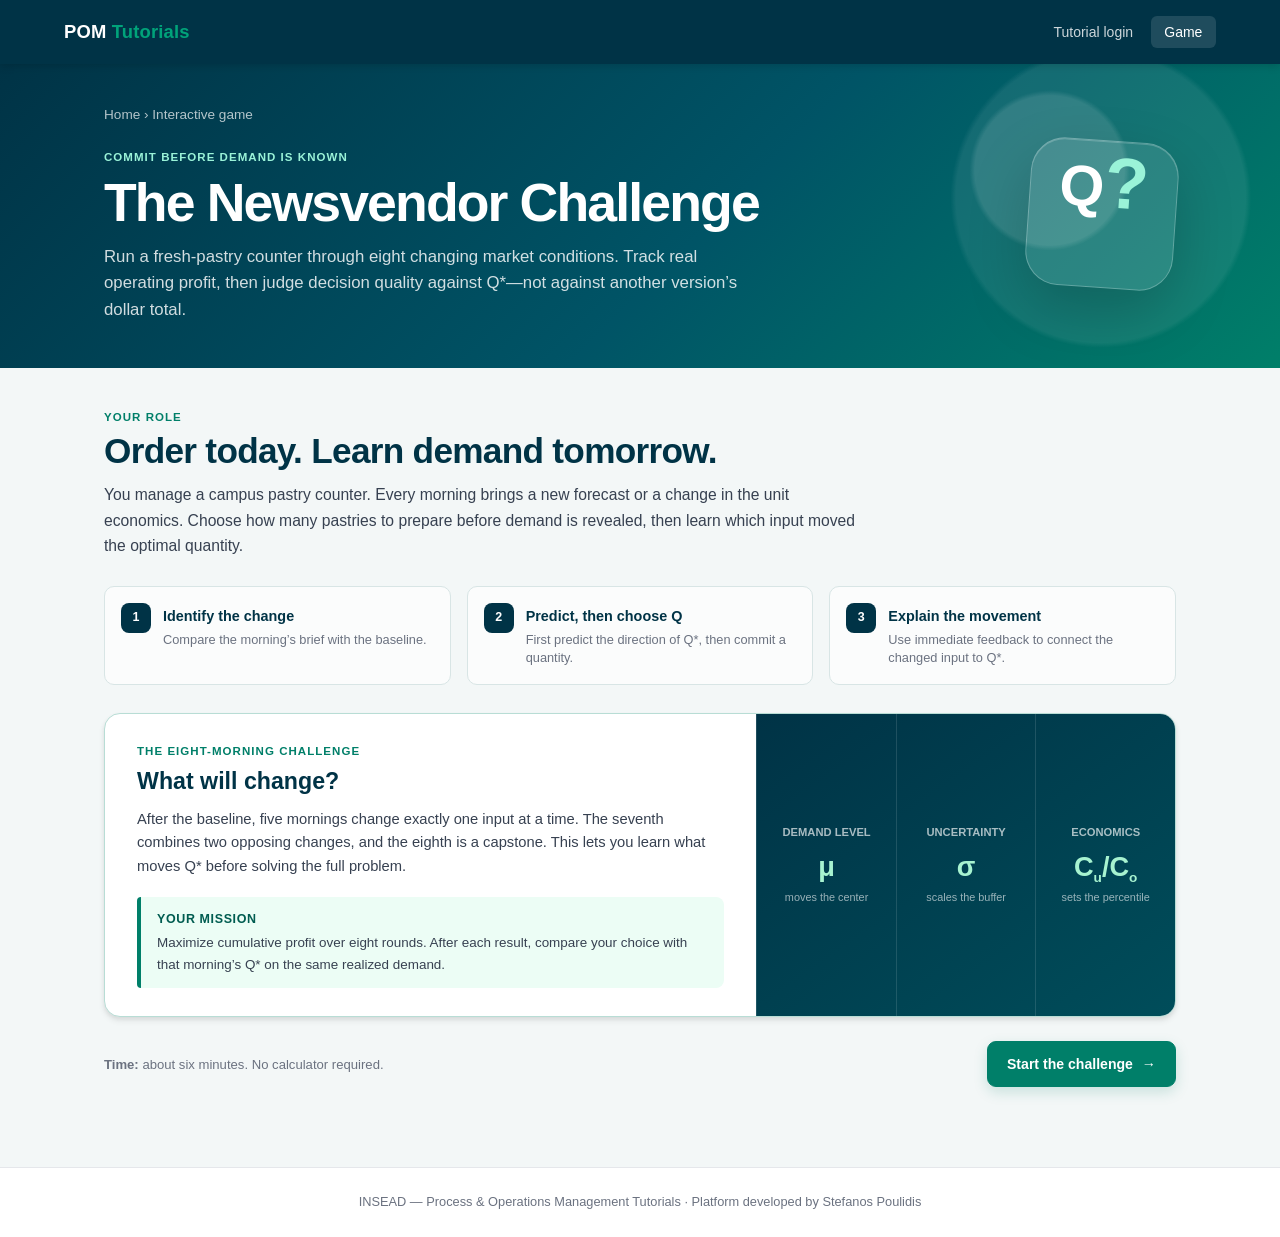
==== commit ba4e6fab: "Make Newsvendor game publicly accessible" ====
--- a/newsvendor-game.html
+++ b/newsvendor-game.html
@@ -10,27 +10,9 @@
   <link rel="stylesheet" href="css/style.css" />
   <link rel="stylesheet" href="css/game.css" />
 </head>
-<body class="game-page">
-
-  <div id="auth-gate" class="auth-gate">
-    <div class="gate-card">
-      <div class="gate-logo">POM <span>Tutorials</span></div>
-      <h1>Process &amp; Operations Management</h1>
-      <p>INSEAD MBA Tutorial Sessions</p>
-      <form id="gate-form" class="gate-form">
-        <label for="gate-password" class="sr-only">Tutorial password</label>
-        <input type="password" id="gate-password" placeholder="Enter password" autocomplete="off" aria-describedby="gate-error" required />
-        <button type="submit" class="btn btn-primary">Enter</button>
-      </form>
-      <div id="gate-error" class="password-error" role="alert" aria-live="polite"></div>
-      <details class="reveal-password">
-        <summary>Reveal password</summary>
-        <p>The password is <code>pom2026T</code>.</p>
-      </details>
-    </div>
-  </div>
-
-  <div id="app-content" style="display:none">
+<body class="game-page" data-access="public">
+
+  <div id="app-content">
     <a class="skip-link" href="#main-content">Skip to main content</a>
     <nav class="navbar" aria-label="Primary">
       <div class="nav-inner">
@@ -46,7 +28,7 @@
           <div class="breadcrumb"><a href="index.html">Home</a> &rsaquo; Interactive game</div>
           <span class="game-eyebrow">Commit before demand is known</span>
           <h1>The Newsvendor Challenge</h1>
-          <p>Run a fresh-pastry counter through eight changing market conditions. Your score is real operating profit—not points invented for the game.</p>
+          <p>Run a fresh-pastry counter through eight changing market conditions. Track real operating profit, then judge decision quality against Q*&mdash;not against another version&rsquo;s dollar total.</p>
         </div>
         <div class="game-hero-badge" aria-hidden="true">
           <span>Q</span>
@@ -68,15 +50,15 @@
         <div class="game-how-grid" aria-label="How the game works">
           <div class="game-how-card">
             <span class="game-how-number">1</span>
-            <div><strong>Choose Q</strong><p>Commit your order without seeing demand.</p></div>
+            <div><strong>Identify the change</strong><p>Compare the morning&rsquo;s brief with the baseline.</p></div>
           </div>
           <div class="game-how-card">
             <span class="game-how-number">2</span>
-            <div><strong>Demand arrives</strong><p>See sales, leftovers, lost sales, and profit.</p></div>
+            <div><strong>Predict, then choose Q</strong><p>First predict the direction of Q*, then commit a quantity.</p></div>
           </div>
           <div class="game-how-card">
             <span class="game-how-number">3</span>
-            <div><strong>Adapt your policy</strong><p>Respond to a different market brief each morning.</p></div>
+            <div><strong>Explain the movement</strong><p>Use immediate feedback to connect the changed input to Q*.</p></div>
           </div>
         </div>
 
@@ -84,7 +66,7 @@
           <div class="scenario-copy">
             <span class="game-kicker">The eight-morning challenge</span>
             <h3>What will change?</h3>
-            <p>Each market brief changes one or two decision inputs. Watch separately for a shift in expected demand, a change in forecast uncertainty, and a change in the cost of ordering too little or too much.</p>
+            <p>After the baseline, five mornings change exactly one input at a time. The seventh combines two opposing changes, and the eighth is a capstone. This lets you learn what moves Q* before solving the full problem.</p>
             <div class="scenario-mission">
               <strong>Your mission</strong>
               <span>Maximize cumulative profit over eight rounds. After each result, compare your choice with that morning&rsquo;s Q* on the same realized demand.</span>
@@ -98,7 +80,7 @@
         </div>
 
         <div class="game-start-row">
-          <p><strong>Time:</strong> about five minutes. No calculator required.</p>
+          <p><strong>Time:</strong> about six minutes. No calculator required.</p>
           <button type="button" class="game-primary-btn" id="start-game">Start the challenge <span aria-hidden="true">&rarr;</span></button>
         </div>
       </section>
@@ -120,22 +102,33 @@
             <span class="game-kicker" id="round-brief-label">Morning 1 brief</span>
             <h2 id="round-title">Regular weekday</h2>
             <p class="decision-reminder" id="round-story">A normal day at the campus counter.</p>
+            <span class="round-change-chip" id="round-change-label">Baseline</span>
 
             <dl class="round-brief-grid" aria-label="Current market brief">
-              <div><dt>Mean demand</dt><dd id="round-mean">100</dd></div>
-              <div><dt>Std. deviation</dt><dd id="round-sd">20</dd></div>
-              <div><dt>Sell</dt><dd id="round-price">$10</dd></div>
-              <div><dt>Cost</dt><dd id="round-cost">$4</dd></div>
-              <div><dt>Salvage</dt><dd id="round-salvage">$1</dd></div>
+              <div data-brief-field="meanDemand"><dt>Mean demand</dt><dd id="round-mean">100</dd></div>
+              <div data-brief-field="demandSd"><dt>Std. deviation</dt><dd id="round-sd">20</dd></div>
+              <div data-brief-field="sellingPrice"><dt>Sell</dt><dd id="round-price">$10</dd></div>
+              <div data-brief-field="unitCost"><dt>Cost</dt><dd id="round-cost">$4</dd></div>
+              <div data-brief-field="salvageValue"><dt>Salvage</dt><dd id="round-salvage">$1</dd></div>
             </dl>
             <p class="decision-reminder">Demand will be revealed only after you commit.</p>
+
+            <fieldset class="prediction-fieldset" id="prediction-fieldset" aria-describedby="prediction-error">
+              <legend id="prediction-question">Before calculating: where should Q* sit relative to mean demand?</legend>
+              <div class="prediction-options">
+                <label><input type="radio" name="prediction" value="lower" /><span id="prediction-lower-label">Below mean</span></label>
+                <label><input type="radio" name="prediction" value="same" /><span id="prediction-same-label">At mean</span></label>
+                <label><input type="radio" name="prediction" value="higher" /><span id="prediction-higher-label">Above mean</span></label>
+              </div>
+              <p class="input-error prediction-error" id="prediction-error" role="alert"></p>
+            </fieldset>
 
             <div class="quantity-control">
               <label for="order-slider">Order quantity, Q</label>
               <div class="quantity-input-row">
                 <input type="range" id="order-slider" min="40" max="160" value="100" step="1" />
                 <div class="quantity-number-wrap">
-                  <input type="number" id="order-input" min="0" max="250" value="100" inputmode="numeric" aria-describedby="order-error" />
+                  <input type="number" id="order-input" min="0" max="250" value="100" inputmode="numeric" aria-label="Order quantity, Q" aria-describedby="order-error" />
                   <span>units</span>
                 </div>
               </div>
@@ -184,6 +177,7 @@
             </dl>
 
             <div class="profit-equation" id="profit-equation"></div>
+            <div class="prediction-result" id="prediction-result"></div>
             <div class="round-benchmark" id="round-benchmark"></div>
             <button type="button" class="game-primary-btn" id="next-round">Next morning <span aria-hidden="true">&rarr;</span></button>
           </section>
@@ -217,7 +211,7 @@
           <div class="debrief-score-card player-score">
             <span>Your total profit</span>
             <strong id="final-player-profit">$0</strong>
-            <small id="final-average-order">Average distance from Q*: 0</small>
+            <small id="final-average-order">Decision quality: avg. 0 units from Q* · Predictions: 0/8</small>
           </div>
           <div class="debrief-score-card">
             <span>Adaptive Q* policy</span>
@@ -230,6 +224,7 @@
             <small>Orders that morning&rsquo;s forecast mean</small>
           </div>
         </div>
+        <p class="replay-comparison-note"><strong>Comparing replays:</strong> Market scale changes between versions, so compare your distance from Q* and prediction score&mdash;not raw profit totals.</p>
 
         <div class="debrief-grid">
           <section class="formula-debrief" aria-labelledby="formula-title">
@@ -241,9 +236,10 @@
               <div><span>3</span><p>CR = C<sub>u</sub>/(C<sub>u</sub>+C<sub>o</sub>) sets the target demand percentile</p></div>
               <div><span>4</span><p>Q* = &mu; + z(CR)&sigma; combines the forecast, economics, and uncertainty</p></div>
             </div>
+            <p class="table-scroll-hint">Swipe the table to compare your Q with Q* <span aria-hidden="true">&rarr;</span></p>
             <div class="policy-table-wrap">
               <table class="policy-table">
-                <thead><tr><th>Brief</th><th>&mu;</th><th>&sigma;</th><th>CR</th><th>Your Q</th><th>Q*</th></tr></thead>
+                <thead><tr><th>Brief</th><th>&mu;</th><th>&sigma;</th><th>CR</th><th>Prediction</th><th>Your Q</th><th>Q*</th></tr></thead>
                 <tbody id="policy-table-body"></tbody>
               </table>
             </div>
@@ -265,18 +261,16 @@
 
         <div class="debrief-actions">
           <a href="session.html?s=3" class="game-secondary-btn">Review Newsvendor concepts</a>
-          <button type="button" class="game-primary-btn" id="play-again">Play a new demand path</button>
+          <button type="button" class="game-primary-btn" id="play-again">Play another version</button>
         </div>
       </section>
     </main>
 
     <footer class="footer">
-      INSEAD &mdash; Process &amp; Operations Management Tutorials
+      INSEAD &mdash; Process &amp; Operations Management Tutorials &middot; Platform developed by Stefanos Poulidis
     </footer>
   </div>
 
-  <script src="js/config.js"></script>
-  <script src="js/content.js"></script>
   <script src="js/app.js"></script>
   <script src="js/game.js"></script>
 </body>
--- a/css/style.css
+++ b/css/style.css
@@ -127,6 +127,54 @@
   box-shadow: 0 0 0 3px rgba(239,68,68,.12);
 }
 
+.gate-divider {
+  display: flex;
+  align-items: center;
+  gap: .75rem;
+  margin: 1.15rem 0 .85rem;
+  color: var(--gray-500);
+  font-size: .75rem;
+  font-weight: 700;
+  letter-spacing: .08em;
+  text-transform: uppercase;
+}
+
+.gate-divider::before,
+.gate-divider::after {
+  content: "";
+  flex: 1;
+  height: 1px;
+  background: var(--gray-200);
+}
+
+.gate-game-link {
+  display: flex;
+  flex-direction: column;
+  gap: .15rem;
+  padding: .85rem 1rem;
+  border: 1px solid rgba(0, 160, 166, .35);
+  border-radius: 10px;
+  background: rgba(0, 160, 166, .07);
+  color: var(--navy);
+  text-decoration: none;
+  transition: transform .15s ease, border-color .15s ease, background .15s ease;
+}
+
+.gate-game-link:hover {
+  transform: translateY(-1px);
+  border-color: var(--teal);
+  background: rgba(0, 160, 166, .12);
+}
+
+.gate-game-link strong {
+  font-size: .95rem;
+}
+
+.gate-game-link > span {
+  color: var(--gray-600);
+  font-size: .78rem;
+}
+
 body {
   font-family: -apple-system, BlinkMacSystemFont, "Segoe UI", Roboto, "Helvetica Neue", Arial, sans-serif;
   color: var(--gray-900);
@@ -780,49 +828,6 @@
   font-size: .825rem;
   margin-top: .5rem;
   min-height: 1.2em;
-}
-
-.reveal-password {
-  margin-top: 1.25rem;
-  font-size: .85rem;
-  color: var(--gray-500);
-  text-align: center;
-}
-
-.reveal-password summary {
-  cursor: pointer;
-  display: inline-block;
-  padding: .4rem .75rem;
-  border: 1px dashed var(--gray-300);
-  border-radius: 6px;
-  color: var(--navy);
-  user-select: none;
-  transition: background .15s, border-color .15s;
-}
-
-.reveal-password summary:hover {
-  background: var(--gray-100, #f3f4f6);
-  border-color: var(--teal);
-}
-
-.reveal-password[open] summary {
-  border-style: solid;
-  border-color: var(--teal);
-}
-
-.reveal-password p {
-  margin: .75rem 0 0;
-  color: var(--gray-700, #374151);
-}
-
-.reveal-password code {
-  background: var(--gray-100, #f3f4f6);
-  padding: .15rem .45rem;
-  border-radius: 4px;
-  font-family: "SF Mono", Menlo, Consolas, monospace;
-  font-size: .95em;
-  color: var(--navy);
-  font-weight: 600;
 }
 
 /* ─── Practice Exam Cards ─── */
--- a/css/game.css
+++ b/css/game.css
@@ -424,6 +424,18 @@
   font-size: .84rem;
 }
 
+.round-change-chip {
+  margin-top: .65rem;
+  border-radius: 999px;
+  padding: .24rem .62rem;
+  background: #e6f6f2;
+  color: var(--game-teal-dark);
+  display: inline-flex;
+  font-size: .68rem;
+  font-weight: 800;
+  letter-spacing: .025em;
+}
+
 .round-brief-grid {
   margin-top: 1rem;
   display: grid;
@@ -445,6 +457,20 @@
   border-left: 0;
 }
 
+.round-brief-grid > div.brief-changed {
+  background: #fff8e8;
+  box-shadow: inset 0 3px 0 var(--game-gold);
+}
+
+.round-brief-grid > div.brief-changed dt::after {
+  content: "changed";
+  margin-top: .08rem;
+  color: #a6630a;
+  display: block;
+  font-size: .5rem;
+  letter-spacing: .03em;
+}
+
 .round-brief-grid dt {
   color: var(--gray-500);
   font-size: .58rem;
@@ -458,6 +484,63 @@
   color: var(--navy);
   font-size: .98rem;
   font-weight: 850;
+}
+
+.prediction-fieldset {
+  min-width: 0;
+  margin-top: 1.15rem;
+  border: 1px solid #c9dddd;
+  border-radius: 10px;
+  padding: .85rem;
+  background: #f8fbfb;
+}
+
+.prediction-fieldset legend {
+  max-width: 100%;
+  padding: 0 .35rem;
+  color: var(--navy);
+  font-size: .81rem;
+  font-weight: 760;
+  line-height: 1.45;
+}
+
+.prediction-options {
+  margin-top: .35rem;
+  display: grid;
+  grid-template-columns: repeat(3, 1fr);
+  gap: .45rem;
+}
+
+.prediction-options label {
+  min-width: 0;
+  min-height: 42px;
+  border: 1px solid #c4d4d5;
+  border-radius: 8px;
+  padding: .5rem .55rem;
+  background: var(--white);
+  color: var(--gray-700);
+  display: flex;
+  align-items: center;
+  gap: .4rem;
+  font-size: .72rem;
+  font-weight: 700;
+  cursor: pointer;
+}
+
+.prediction-options label:has(input:checked) {
+  border-color: var(--game-teal);
+  background: #e6f6f2;
+  color: var(--game-teal-dark);
+  box-shadow: 0 0 0 2px rgba(0,127,105,.09);
+}
+
+.prediction-options input {
+  flex: 0 0 auto;
+  accent-color: var(--game-teal);
+}
+
+.prediction-error {
+  margin-bottom: -.25rem;
 }
 
 .quantity-control {
@@ -674,6 +757,31 @@
   line-height: 1.45;
 }
 
+.prediction-result {
+  margin-bottom: .55rem;
+  padding: .68rem .75rem;
+  border: 1px solid;
+  border-radius: 7px;
+  font-size: .74rem;
+  line-height: 1.5;
+}
+
+.prediction-result.correct {
+  border-color: #9ad8c8;
+  background: #eefbf6;
+  color: #145c4c;
+}
+
+.prediction-result.review {
+  border-color: #f1cf87;
+  background: #fffbeb;
+  color: #81510c;
+}
+
+.prediction-result strong {
+  color: var(--navy);
+}
+
 .round-benchmark strong {
   color: var(--navy);
 }
@@ -758,6 +866,18 @@
   gap: 1rem;
 }
 
+.replay-comparison-note {
+  margin: -.15rem 0 1.35rem;
+  color: var(--gray-500);
+  font-size: .78rem;
+  line-height: 1.5;
+  text-align: center;
+}
+
+.replay-comparison-note strong {
+  color: var(--navy);
+}
+
 .debrief-score-card {
   padding: 1.25rem;
   border: 1px solid #d6e3e4;
@@ -803,6 +923,7 @@
 
 .formula-debrief,
 .lesson-debrief {
+  min-width: 0;
   padding: 1.4rem;
 }
 
@@ -849,6 +970,10 @@
   overflow-x: auto;
 }
 
+.table-scroll-hint {
+  display: none;
+}
+
 .policy-table {
   width: 100%;
   border-collapse: collapse;
@@ -880,6 +1005,18 @@
   font-weight: 800;
 }
 
+.prediction-table-status {
+  font-weight: 750;
+}
+
+.prediction-table-status.correct {
+  color: #14735e;
+}
+
+.prediction-table-status.review {
+  color: #9a670e;
+}
+
 .lesson-debrief {
   background: linear-gradient(145deg, #ffffff, #f0fdfa);
 }
@@ -986,6 +1123,22 @@
 
   .quantity-input-row {
     grid-template-columns: 1fr 104px;
+  }
+
+  .prediction-options {
+    gap: .35rem;
+  }
+
+  .prediction-options label {
+    padding: .45rem .38rem;
+    font-size: .66rem;
+  }
+
+  .table-scroll-hint {
+    margin: .85rem 0 -.55rem;
+    color: var(--gray-500);
+    display: block;
+    font-size: .68rem;
   }
 
   .round-brief-grid {
